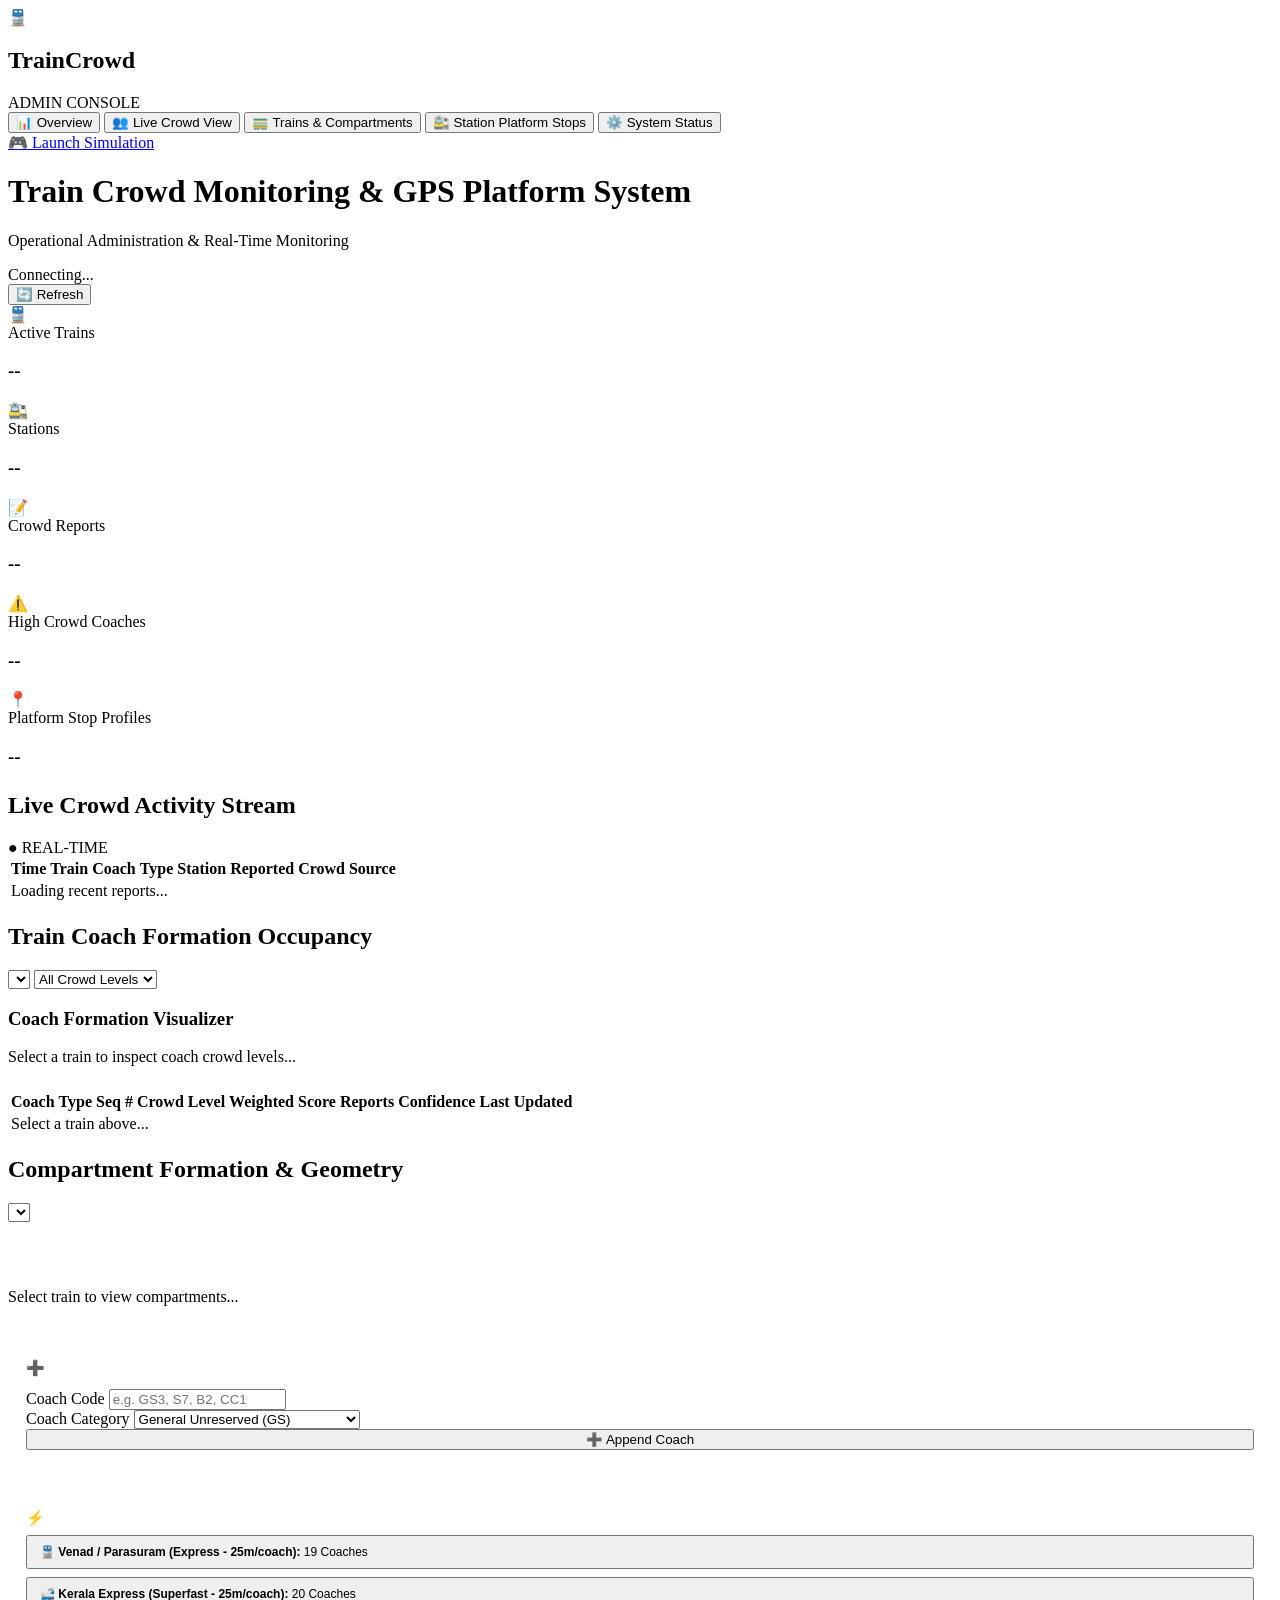
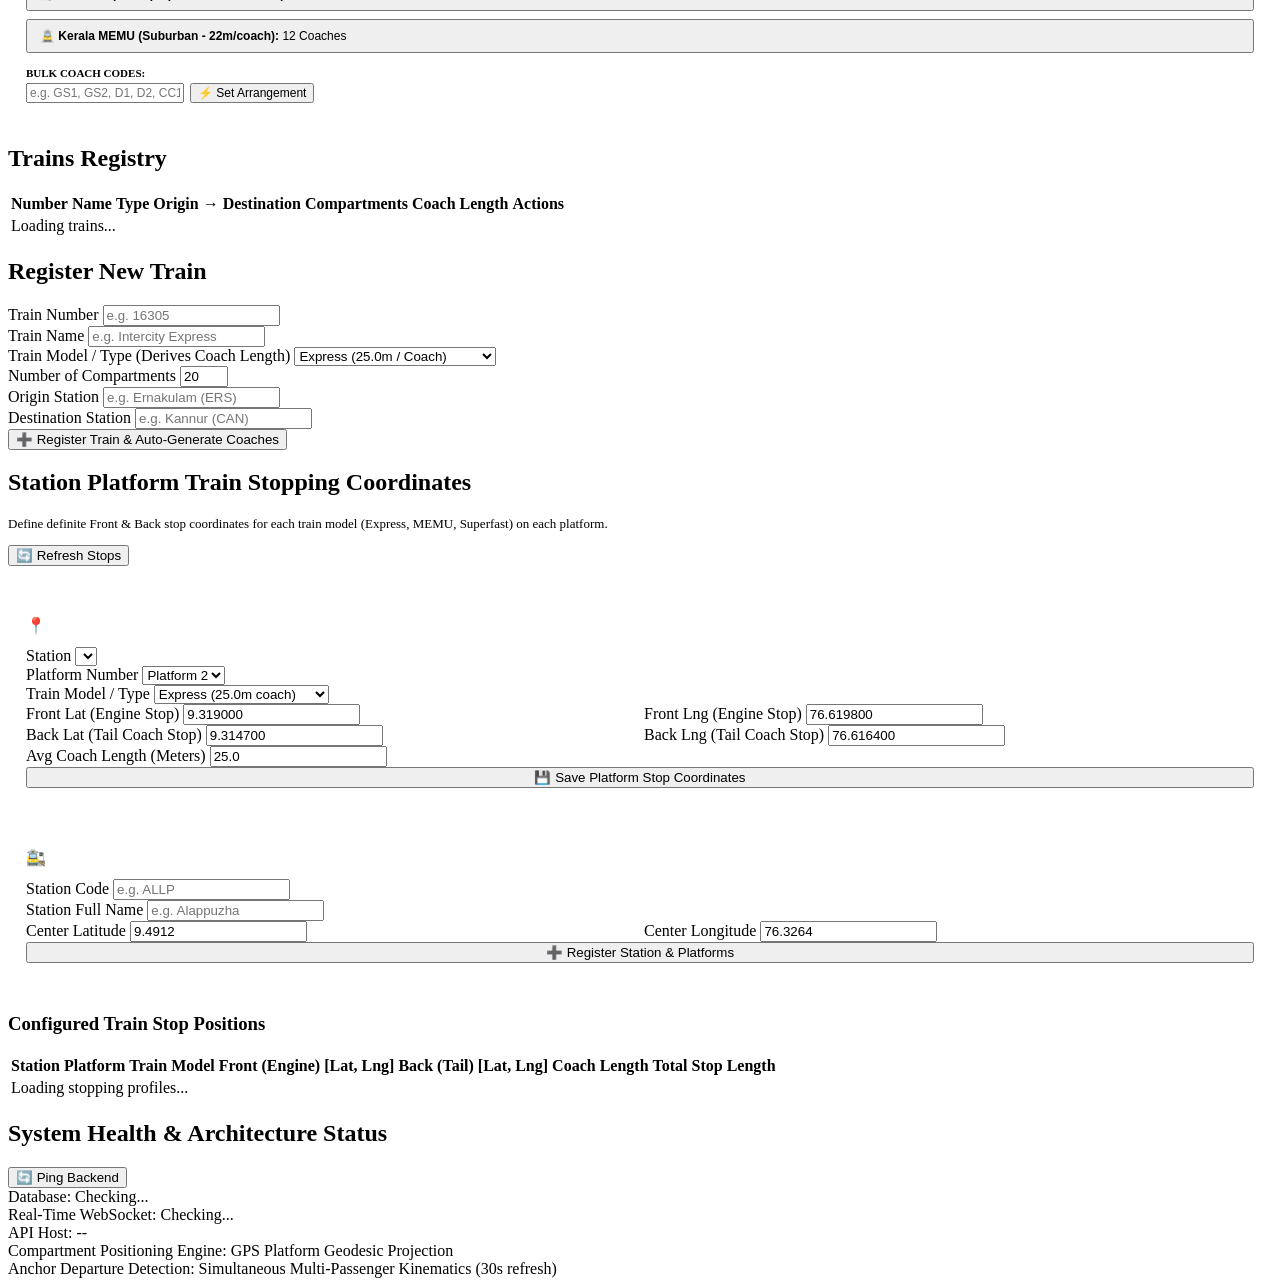
==== admin_dashboard/index.html @ 755011d7 "initial" ====
<!DOCTYPE html>
<html lang="en">
<head>
  <meta charset="UTF-8">
  <base href="/admin/">
  <meta name="viewport" content="width=device-width, initial-scale=1.0">
  <title>Admin Console - Train Crowd & Station Platform Geometry</title>
  <link rel="stylesheet" href="style.css">
  <script src="https://cdn.socket.io/4.7.5/socket.io.min.js"></script>
</head>
<body>
  <div class="app-layout">
    <!-- Sidebar -->
    <aside class="sidebar">
      <div class="brand">
        <div class="brand-icon">🚆</div>
        <div class="brand-text">
          <h2>TrainCrowd</h2>
          <span class="badge-role">ADMIN CONSOLE</span>
        </div>
      </div>
      <nav class="nav-menu">
        <button class="nav-item active" data-tab="overview">
          <span class="icon">📊</span> Overview
        </button>
        <button class="nav-item" data-tab="crowd">
          <span class="icon">👥</span> Live Crowd View
        </button>
        <button class="nav-item" data-tab="trains">
          <span class="icon">🚃</span> Trains & Compartments
        </button>
        <button class="nav-item" data-tab="stations">
          <span class="icon">🚉</span> Station Platform Stops
        </button>
        <button class="nav-item" data-tab="system">
          <span class="icon">⚙️</span> System Status
        </button>
      </nav>
      <div class="sidebar-footer">
        <a href="/simulation/" class="sim-link-btn" target="_blank">
          <span>🎮 Launch Simulation</span>
        </a>
      </div>
    </aside>

    <!-- Main Content Area -->
    <main class="main-content">
      <!-- Top Header -->
      <header class="topbar">
        <div class="header-title">
          <h1>Train Crowd Monitoring & GPS Platform System</h1>
          <p class="subtitle">Operational Administration & Real-Time Monitoring</p>
        </div>
        <div class="topbar-actions">
          <div class="socket-status" id="socketStatus">
            <span class="status-dot"></span>
            <span class="status-label">Connecting...</span>
          </div>
          <button class="btn btn-secondary" id="btnRefresh">🔄 Refresh</button>
        </div>
      </header>

      <!-- TAB 1: OVERVIEW -->
      <section class="tab-pane active" id="pane-overview">
        <div class="kpi-grid">
          <div class="kpi-card">
            <div class="kpi-icon blue">🚆</div>
            <div class="kpi-info">
              <span class="kpi-title">Active Trains</span>
              <h3 class="kpi-value" id="kpiTrains">--</h3>
            </div>
          </div>
          <div class="kpi-card">
            <div class="kpi-icon green">🚉</div>
            <div class="kpi-info">
              <span class="kpi-title">Stations</span>
              <h3 class="kpi-value" id="kpiStations">--</h3>
            </div>
          </div>
          <div class="kpi-card">
            <div class="kpi-icon purple">📝</div>
            <div class="kpi-info">
              <span class="kpi-title">Crowd Reports</span>
              <h3 class="kpi-value" id="kpiReports">--</h3>
            </div>
          </div>
          <div class="kpi-card">
            <div class="kpi-icon red">⚠️</div>
            <div class="kpi-info">
              <span class="kpi-title">High Crowd Coaches</span>
              <h3 class="kpi-value" id="kpiHighCrowd">--</h3>
            </div>
          </div>
          <div class="kpi-card">
            <div class="kpi-icon amber">📍</div>
            <div class="kpi-info">
              <span class="kpi-title">Platform Stop Profiles</span>
              <h3 class="kpi-value" id="kpiStopProfiles">--</h3>
            </div>
          </div>
        </div>

        <!-- Recent Crowd Reports Stream -->
        <div class="panel" style="margin-top: 24px;">
          <div class="panel-header">
            <h2>Live Crowd Activity Stream</h2>
            <span class="badge-live">● REAL-TIME</span>
          </div>
          <div class="table-responsive">
            <table class="data-table">
              <thead>
                <tr>
                  <th>Time</th>
                  <th>Train</th>
                  <th>Coach</th>
                  <th>Type</th>
                  <th>Station</th>
                  <th>Reported Crowd</th>
                  <th>Source</th>
                </tr>
              </thead>
              <tbody id="recentReportsBody">
                <tr><td colspan="7" class="loading">Loading recent reports...</td></tr>
              </tbody>
            </table>
          </div>
        </div>
      </section>

      <!-- TAB 2: LIVE CROWD VIEW -->
      <section class="tab-pane" id="pane-crowd">
        <div class="panel">
          <div class="panel-header">
            <h2>Train Coach Formation Occupancy</h2>
            <div class="filter-controls">
              <select id="crowdTrainSelect" class="form-select"></select>
              <select id="crowdFilterLevel" class="form-select">
                <option value="ALL">All Crowd Levels</option>
                <option value="High">High Crowd Only</option>
                <option value="Medium">Medium Crowd</option>
                <option value="Low">Low Crowd</option>
              </select>
            </div>
          </div>

          <!-- Coach Formation Diagram -->
          <div class="train-formation-visualizer" style="margin-bottom: 24px;">
            <h3>Coach Formation Visualizer</h3>
            <div class="formation-track" id="crowdFormationBlocks">
              <span class="loading">Select a train to inspect coach crowd levels...</span>
            </div>
          </div>

          <!-- Coaches Table -->
          <div class="table-responsive">
            <table class="data-table">
              <thead>
                <tr>
                  <th>Coach</th>
                  <th>Type</th>
                  <th>Seq #</th>
                  <th>Crowd Level</th>
                  <th>Weighted Score</th>
                  <th>Reports</th>
                  <th>Confidence</th>
                  <th>Last Updated</th>
                </tr>
              </thead>
              <tbody id="coachesCrowdBody">
                <tr><td colspan="8" class="loading">Select a train above...</td></tr>
              </tbody>
            </table>
          </div>
        </div>
      </section>

      <!-- TAB 3: TRAINS & COMPARTMENTS -->
      <section class="tab-pane" id="pane-trains">
        <!-- Interactive Formation Editor -->
        <div class="panel">
          <div class="panel-header">
            <h2>Compartment Formation & Geometry</h2>
            <div style="display: flex; gap: 10px; align-items: center;">
              <select id="formationTrainSelect" class="form-select"></select>
            </div>
          </div>

          <div class="formation-editor-box">
            <div style="display: flex; justify-content: space-between; align-items: center; margin-bottom: 12px;">
              <div>
                <h3 id="formationTrainTitle" style="color: #fff; margin-bottom: 4px;">Train Compartment Layout</h3>
                <p id="formationTrainMeta" style="font-size: 13px; color: var(--text-muted);"></p>
              </div>
            </div>

            <!-- Visual Coach Layout -->
            <div class="formation-track" id="formationBlocksTrack" style="margin-bottom: 20px;">
              <span class="loading">Select train to view compartments...</span>
            </div>

            <div class="content-split">
              <!-- Append Coach -->
              <div style="background: var(--bg-card); padding: 18px; border-radius: 10px; border: 1px solid var(--border);">
                <h3 style="font-size: 15px; margin-bottom: 12px; color: #fff;">➕ Add Coach to Formation</h3>
                <form id="addCoachForm">
                  <div class="form-group">
                    <label>Coach Code</label>
                    <input type="text" id="newCoachCode" placeholder="e.g. GS3, S7, B2, CC1" required class="form-input">
                  </div>
                  <div class="form-group">
                    <label>Coach Category</label>
                    <select id="newCoachType" class="form-select">
                      <option value="General Second (Unreserved)">General Unreserved (GS)</option>
                      <option value="Second Sitting (2S Reserved)">Second Sitting (2S)</option>
                      <option value="AC Chair Car">AC Chair Car (CC)</option>
                      <option value="Sleeper Class (SL)">Sleeper Class (SL)</option>
                      <option value="AC 3 Tier (3A)">AC 3 Tier (3A)</option>
                      <option value="AC 2 Tier (2A)">AC 2 Tier (2A)</option>
                      <option value="Guard & Luggage Van">Guard & Luggage Van (SLR/EOG)</option>
                    </select>
                  </div>
                  <button type="submit" class="btn btn-primary" style="width: 100%;">➕ Append Coach</button>
                </form>
                <div id="addCoachMsg" class="form-msg" style="margin-top: 8px;"></div>
              </div>

              <!-- Presets & Bulk Setup -->
              <div style="background: var(--bg-card); padding: 18px; border-radius: 10px; border: 1px solid var(--border);">
                <h3 style="font-size: 15px; margin-bottom: 8px; color: #fff;">⚡ Rake Composition Presets</h3>
                <div style="display: flex; flex-direction: column; gap: 8px; margin-bottom: 14px;">
                  <button class="btn btn-secondary" onclick="applyPresetTemplate('day_intercity')" style="justify-content: flex-start; text-align: left; padding: 8px 12px; font-size: 12px;">
                    🚆 <strong>Venad / Parasuram (Express - 25m/coach):</strong> 19 Coaches
                  </button>
                  <button class="btn btn-secondary" onclick="applyPresetTemplate('superfast')" style="justify-content: flex-start; text-align: left; padding: 8px 12px; font-size: 12px;">
                    🚅 <strong>Kerala Express (Superfast - 25m/coach):</strong> 20 Coaches
                  </button>
                  <button class="btn btn-secondary" onclick="applyPresetTemplate('memu')" style="justify-content: flex-start; text-align: left; padding: 8px 12px; font-size: 12px;">
                    🚊 <strong>Kerala MEMU (Suburban - 22m/coach):</strong> 12 Coaches
                  </button>
                </div>
                <div>
                  <label style="font-size: 11px; font-weight: 700; color: var(--accent-cyan); display: block; margin-bottom: 4px;">BULK COACH CODES:</label>
                  <div style="display: flex; gap: 6px;">
                    <input type="text" id="bulkCoachesInput" placeholder="e.g. GS1, GS2, D1, D2, CC1, GS3" class="form-input" style="font-size: 12px;">
                    <button class="btn btn-primary" onclick="applyBulkCoaches()" style="font-size: 12px; white-space: nowrap;">⚡ Set Arrangement</button>
                  </div>
                </div>
              </div>
            </div>
          </div>
        </div>

        <!-- Trains Registry & Register Train Form -->
        <div class="content-split" style="margin-top: 24px;">
          <div class="panel">
            <div class="panel-header">
              <h2>Trains Registry</h2>
            </div>
            <div class="table-responsive">
              <table class="data-table">
                <thead>
                  <tr>
                    <th>Number</th>
                    <th>Name</th>
                    <th>Type</th>
                    <th>Origin → Destination</th>
                    <th>Compartments</th>
                    <th>Coach Length</th>
                    <th>Actions</th>
                  </tr>
                </thead>
                <tbody id="trainsManagementBody">
                  <tr><td colspan="7" class="loading">Loading trains...</td></tr>
                </tbody>
              </table>
            </div>
          </div>

          <div class="panel">
            <div class="panel-header">
              <h2>Register New Train</h2>
            </div>
            <form id="addTrainForm" class="admin-form">
              <div class="form-group">
                <label>Train Number</label>
                <input type="text" id="trainNumber" placeholder="e.g. 16305" required class="form-input">
              </div>
              <div class="form-group">
                <label>Train Name</label>
                <input type="text" id="trainName" placeholder="e.g. Intercity Express" required class="form-input">
              </div>
              <div class="form-group">
                <label>Train Model / Type (Derives Coach Length)</label>
                <select id="trainModelType" class="form-select">
                  <option value="Express">Express (25.0m / Coach)</option>
                  <option value="Superfast">Superfast (25.0m / Coach)</option>
                  <option value="MEMU">MEMU (22.0m / Coach)</option>
                  <option value="Passenger">Passenger (24.0m / Coach)</option>
                  <option value="Vande Bharat">Vande Bharat (23.5m / Coach)</option>
                </select>
              </div>
              <div class="form-group">
                <label>Number of Compartments</label>
                <input type="number" id="trainCompartmentsCount" value="20" min="4" max="26" class="form-input">
              </div>
              <div class="form-group">
                <label>Origin Station</label>
                <input type="text" id="trainOrigin" placeholder="e.g. Ernakulam (ERS)" required class="form-input">
              </div>
              <div class="form-group">
                <label>Destination Station</label>
                <input type="text" id="trainDestination" placeholder="e.g. Kannur (CAN)" required class="form-input">
              </div>
              <button type="submit" class="btn btn-primary">➕ Register Train & Auto-Generate Coaches</button>
              <div id="addTrainMsg" class="form-msg"></div>
            </form>
          </div>
        </div>
      </section>

      <!-- TAB 4: STATIONS & PLATFORM TRAIN STOPPING GEOMETRY -->
      <section class="tab-pane" id="pane-stations">
        <div class="panel">
          <div class="panel-header">
            <div>
              <h2>Station Platform Train Stopping Coordinates</h2>
              <p style="font-size: 13px; color: var(--text-muted); margin-top: 4px;">
                Define definite Front & Back stop coordinates for each train model (Express, MEMU, Superfast) on each platform.
              </p>
            </div>
            <button class="btn btn-secondary" onclick="loadStationsTab()">🔄 Refresh Stops</button>
          </div>

          <div class="content-split" style="margin-top: 16px;">
            <!-- Configure Platform Stop Form -->
            <div style="background: var(--bg-card); padding: 18px; border-radius: 10px; border: 1px solid var(--border);">
              <h3 style="font-size: 16px; margin-bottom: 12px; color: #fff;">📍 Add / Update Platform Train Stop</h3>
              <form id="addStopCoordsForm">
                <div class="form-group">
                  <label>Station</label>
                  <select id="stopStationSelect" class="form-select"></select>
                </div>
                <div class="form-group">
                  <label>Platform Number</label>
                  <select id="stopPlatformNumber" class="form-select">
                    <option value="1">Platform 1</option>
                    <option value="2" selected>Platform 2</option>
                    <option value="3">Platform 3</option>
                    <option value="4">Platform 4</option>
                  </select>
                </div>
                <div class="form-group">
                  <label>Train Model / Type</label>
                  <select id="stopTrainType" class="form-select">
                    <option value="Express">Express (25.0m coach)</option>
                    <option value="MEMU">MEMU (22.0m coach)</option>
                    <option value="Superfast">Superfast (25.0m coach)</option>
                    <option value="Passenger">Passenger (24.0m coach)</option>
                  </select>
                </div>
                <div style="display: grid; grid-template-columns: 1fr 1fr; gap: 8px;">
                  <div class="form-group">
                    <label>Front Lat (Engine Stop)</label>
                    <input type="number" step="0.000001" id="stopFrontLat" value="9.319000" class="form-input" required>
                  </div>
                  <div class="form-group">
                    <label>Front Lng (Engine Stop)</label>
                    <input type="number" step="0.000001" id="stopFrontLng" value="76.619800" class="form-input" required>
                  </div>
                </div>
                <div style="display: grid; grid-template-columns: 1fr 1fr; gap: 8px;">
                  <div class="form-group">
                    <label>Back Lat (Tail Coach Stop)</label>
                    <input type="number" step="0.000001" id="stopBackLat" value="9.314700" class="form-input" required>
                  </div>
                  <div class="form-group">
                    <label>Back Lng (Tail Coach Stop)</label>
                    <input type="number" step="0.000001" id="stopBackLng" value="76.616400" class="form-input" required>
                  </div>
                </div>
                <div class="form-group">
                  <label>Avg Coach Length (Meters)</label>
                  <input type="number" step="0.1" id="stopCoachLength" value="25.0" class="form-input" required>
                </div>
                <button type="submit" class="btn btn-primary" style="width: 100%;">💾 Save Platform Stop Coordinates</button>
                <div id="addStopMsg" class="form-msg" style="margin-top: 8px;"></div>
              </form>
            </div>

            <!-- Register New Station Form -->
            <div style="background: var(--bg-card); padding: 18px; border-radius: 10px; border: 1px solid var(--border);">
              <h3 style="font-size: 16px; margin-bottom: 12px; color: #fff;">🚉 Register New Station</h3>
              <form id="addStationForm">
                <div class="form-group">
                  <label>Station Code</label>
                  <input type="text" id="newStationCode" placeholder="e.g. ALLP" required class="form-input">
                </div>
                <div class="form-group">
                  <label>Station Full Name</label>
                  <input type="text" id="newStationName" placeholder="e.g. Alappuzha" required class="form-input">
                </div>
                <div style="display: grid; grid-template-columns: 1fr 1fr; gap: 8px;">
                  <div class="form-group">
                    <label>Center Latitude</label>
                    <input type="number" step="0.0001" id="newStationLat" value="9.4912" class="form-input" required>
                  </div>
                  <div class="form-group">
                    <label>Center Longitude</label>
                    <input type="number" step="0.0001" id="newStationLng" value="76.3264" class="form-input" required>
                  </div>
                </div>
                <button type="submit" class="btn btn-primary" style="width: 100%;">➕ Register Station & Platforms</button>
                <div id="addStationMsg" class="form-msg" style="margin-top: 8px;"></div>
              </form>
            </div>
          </div>

          <!-- Stops Coordinates Table -->
          <div style="margin-top: 24px;">
            <h3>Configured Train Stop Positions</h3>
            <div class="table-responsive" style="margin-top: 10px;">
              <table class="data-table">
                <thead>
                  <tr>
                    <th>Station</th>
                    <th>Platform</th>
                    <th>Train Model</th>
                    <th>Front (Engine) [Lat, Lng]</th>
                    <th>Back (Tail) [Lat, Lng]</th>
                    <th>Coach Length</th>
                    <th>Total Stop Length</th>
                  </tr>
                </thead>
                <tbody id="stopsTableBody">
                  <tr><td colspan="7" class="loading">Loading stopping profiles...</td></tr>
                </tbody>
              </table>
            </div>
          </div>
        </div>
      </section>

      <!-- TAB 5: SYSTEM STATUS -->
      <section class="tab-pane" id="pane-system">
        <div class="panel">
          <div class="panel-header">
            <h2>System Health & Architecture Status</h2>
            <button class="btn btn-secondary" onclick="checkSystemHealth()">🔄 Ping Backend</button>
          </div>
          <div class="status-grid">
            <div class="status-row">
              <span class="status-lbl">Database:</span>
              <span class="status-val text-green" id="sysDbStatus">Checking...</span>
            </div>
            <div class="status-row">
              <span class="status-lbl">Real-Time WebSocket:</span>
              <span class="status-val text-green" id="sysSocketStatus">Checking...</span>
            </div>
            <div class="status-row">
              <span class="status-lbl">API Host:</span>
              <span class="status-val" id="sysApiHost">--</span>
            </div>
            <div class="status-row">
              <span class="status-lbl">Compartment Positioning Engine:</span>
              <span class="status-val text-green">GPS Platform Geodesic Projection</span>
            </div>
            <div class="status-row">
              <span class="status-lbl">Anchor Departure Detection:</span>
              <span class="status-val text-green">Simultaneous Multi-Passenger Kinematics (30s refresh)</span>
            </div>
          </div>
        </div>
      </section>
    </main>
  </div>

  <script src="script.js"></script>
</body>
</html>
---- admin_dashboard/style.css ----
/* Modern Railway Transit Admin Theme */
:root {
  --bg-dark: #0f172a;
  --bg-sidebar: #1e1b4b;
  --bg-panel: #1e293b;
  --bg-card: #273549;
  --text-main: #f8fafc;
  --text-muted: #94a3b8;
  --primary: #4f46e5;
  --primary-hover: #4338ca;
  --accent-cyan: #38bdf8;
  --green: #22c55e;
  --amber: #f59e0b;
  --red: #ef4444;
  --gray: #64748b;
  --border: #334155;
  --radius: 12px;
  --transition: all 0.2s ease-in-out;
}

* {
  box-sizing: border-box;
  margin: 0;
  padding: 0;
  font-family: -apple-system, BlinkMacSystemFont, "Segoe UI", Roboto, Oxygen, Ubuntu, Cantarell, sans-serif;
}

body {
  background-color: var(--bg-dark);
  color: var(--text-main);
  min-height: 100vh;
}

.app-layout {
  display: flex;
  min-height: 100vh;
}

/* Sidebar */
.sidebar {
  width: 260px;
  background: linear-gradient(180deg, #1e1b4b 0%, #0f172a 100%);
  border-right: 1px solid var(--border);
  display: flex;
  flex-direction: column;
  padding: 24px 16px;
}

.brand {
  display: flex;
  align-items: center;
  gap: 12px;
  margin-bottom: 32px;
  padding-left: 8px;
}

.brand-icon {
  font-size: 28px;
}

.brand-text h2 {
  font-size: 20px;
  font-weight: 700;
  letter-spacing: -0.5px;
  color: #fff;
}

.badge-role {
  font-size: 10px;
  letter-spacing: 1px;
  font-weight: 700;
  color: var(--accent-cyan);
  background: rgba(56, 189, 248, 0.15);
  padding: 2px 6px;
  border-radius: 4px;
}

.nav-menu {
  display: flex;
  flex-direction: column;
  gap: 8px;
  flex: 1;
}

.nav-item {
  display: flex;
  align-items: center;
  gap: 12px;
  padding: 12px 16px;
  background: transparent;
  border: none;
  border-radius: var(--radius);
  color: var(--text-muted);
  font-size: 14px;
  font-weight: 500;
  cursor: pointer;
  transition: var(--transition);
  text-align: left;
}

.nav-item:hover {
  background: rgba(255, 255, 255, 0.06);
  color: var(--text-main);
}

.nav-item.active {
  background: var(--primary);
  color: #fff;
  font-weight: 600;
  box-shadow: 0 4px 12px rgba(79, 70, 229, 0.35);
}

.sidebar-footer {
  padding-top: 16px;
  border-top: 1px solid var(--border);
}

.sim-link-btn {
  display: block;
  text-align: center;
  padding: 12px;
  border-radius: var(--radius);
  background: rgba(245, 158, 11, 0.15);
  border: 1px solid rgba(245, 158, 11, 0.4);
  color: #fbbf24;
  text-decoration: none;
  font-weight: 600;
  font-size: 13px;
  transition: var(--transition);
}

.sim-link-btn:hover {
  background: rgba(245, 158, 11, 0.25);
  transform: translateY(-2px);
}

/* Main Content */
.main-content {
  flex: 1;
  padding: 28px 36px;
  overflow-y: auto;
}

.topbar {
  display: flex;
  justify-content: space-between;
  align-items: center;
  margin-bottom: 28px;
  border-bottom: 1px solid var(--border);
  padding-bottom: 20px;
}

.header-title h1 {
  font-size: 24px;
  font-weight: 700;
}

.subtitle {
  color: var(--text-muted);
  font-size: 14px;
  margin-top: 4px;
}

.topbar-actions {
  display: flex;
  align-items: center;
  gap: 16px;
}

.socket-status {
  display: flex;
  align-items: center;
  gap: 8px;
  padding: 8px 14px;
  background: var(--bg-panel);
  border: 1px solid var(--border);
  border-radius: 20px;
  font-size: 13px;
}

.status-dot {
  width: 10px;
  height: 10px;
  border-radius: 50%;
  background: var(--gray);
}

.socket-status.connected .status-dot {
  background: var(--green);
  box-shadow: 0 0 8px var(--green);
}

.socket-status.disconnected .status-dot {
  background: var(--red);
}

/* Tab Panes */
.tab-pane {
  display: none;
}

.tab-pane.active {
  display: block;
}

/* KPI Grid */
.kpi-grid {
  display: grid;
  grid-template-columns: repeat(auto-fit, minmax(180px, 1fr));
  gap: 16px;
  margin-bottom: 28px;
}

.kpi-card {
  background: var(--bg-panel);
  border: 1px solid var(--border);
  border-radius: var(--radius);
  padding: 20px;
  display: flex;
  align-items: center;
  gap: 16px;
  transition: var(--transition);
}

.kpi-card:hover {
  transform: translateY(-2px);
  border-color: #475569;
}

.kpi-icon {
  width: 48px;
  height: 48px;
  border-radius: 12px;
  display: flex;
  align-items: center;
  justify-content: center;
  font-size: 24px;
}

.kpi-icon.blue { background: rgba(56, 189, 248, 0.15); color: var(--accent-cyan); }
.kpi-icon.green { background: rgba(34, 197, 94, 0.15); color: var(--green); }
.kpi-icon.purple { background: rgba(168, 85, 247, 0.15); color: #c084fc; }
.kpi-icon.red { background: rgba(239, 68, 68, 0.15); color: var(--red); }
.kpi-icon.amber { background: rgba(245, 158, 11, 0.15); color: var(--amber); }

.kpi-title {
  font-size: 13px;
  color: var(--text-muted);
}

.kpi-value {
  font-size: 24px;
  font-weight: 700;
  margin-top: 4px;
}

/* Panels */
.panel {
  background: var(--bg-panel);
  border: 1px solid var(--border);
  border-radius: var(--radius);
  padding: 24px;
  margin-bottom: 24px;
}

.panel-header {
  display: flex;
  justify-content: space-between;
  align-items: center;
  margin-bottom: 20px;
}

.panel-header h2 {
  font-size: 18px;
  font-weight: 600;
}

.live-tag {
  background: rgba(239, 68, 68, 0.2);
  color: #f87171;
  border: 1px solid rgba(239, 68, 68, 0.3);
  padding: 4px 10px;
  border-radius: 20px;
  font-size: 11px;
  font-weight: 700;
  letter-spacing: 0.5px;
  animation: pulse 2s infinite;
}

@keyframes pulse {
  0%, 100% { opacity: 1; }
  50% { opacity: 0.5; }
}

.content-split {
  display: grid;
  grid-template-columns: 2fr 1fr;
  gap: 24px;
}

@media (max-width: 1024px) {
  .content-split {
    grid-template-columns: 1fr;
  }
}

/* Tables */
.table-responsive {
  overflow-x: auto;
}

.data-table {
  width: 100%;
  border-collapse: collapse;
  font-size: 14px;
}

.data-table th {
  background: rgba(15, 23, 42, 0.6);
  color: var(--text-muted);
  text-align: left;
  padding: 12px 16px;
  font-weight: 600;
  border-bottom: 1px solid var(--border);
}

.data-table td {
  padding: 14px 16px;
  border-bottom: 1px solid rgba(51, 65, 85, 0.6);
  color: #cbd5e1;
}

.data-table tr:hover td {
  background: rgba(255, 255, 255, 0.02);
}

/* Badges */
.badge-crowd {
  display: inline-flex;
  align-items: center;
  gap: 6px;
  padding: 4px 12px;
  border-radius: 16px;
  font-size: 12px;
  font-weight: 700;
}

.badge-crowd.Low { background: rgba(34, 197, 94, 0.2); color: #4ade80; border: 1px solid rgba(34, 197, 94, 0.3); }
.badge-crowd.Medium { background: rgba(245, 158, 11, 0.2); color: #fbbf24; border: 1px solid rgba(245, 158, 11, 0.3); }
.badge-crowd.High { background: rgba(239, 68, 68, 0.2); color: #f87171; border: 1px solid rgba(239, 68, 68, 0.3); }
.badge-crowd.Unknown { background: rgba(100, 116, 139, 0.2); color: #94a3b8; border: 1px solid rgba(100, 116, 139, 0.3); }

.tag-general {
  background: rgba(79, 70, 229, 0.2);
  color: #a5b4fc;
  padding: 3px 8px;
  border-radius: 6px;
  font-size: 11px;
  font-weight: 600;
}

.badge-source {
  font-size: 11px;
  font-weight: 600;
  padding: 2px 6px;
  border-radius: 4px;
}

.badge-source.user { background: rgba(56, 189, 248, 0.2); color: #38bdf8; }
.badge-source.sim { background: rgba(245, 158, 11, 0.2); color: #fbbf24; }

/* Forms & Buttons */
.form-input, .form-select {
  width: 100%;
  background: var(--bg-card);
  border: 1px solid var(--border);
  color: #fff;
  padding: 10px 14px;
  border-radius: 8px;
  font-size: 14px;
  margin-top: 6px;
}

.form-group {
  margin-bottom: 16px;
}

.form-group label {
  font-size: 13px;
  color: var(--text-muted);
  font-weight: 500;
}

.btn {
  padding: 10px 18px;
  border-radius: 8px;
  font-size: 14px;
  font-weight: 600;
  cursor: pointer;
  border: none;
  transition: var(--transition);
}

.btn-primary {
  background: var(--primary);
  color: #fff;
}

.btn-primary:hover {
  background: var(--primary-hover);
}

.btn-secondary {
  background: var(--bg-card);
  border: 1px solid var(--border);
  color: var(--text-main);
}

.btn-secondary:hover {
  background: rgba(255, 255, 255, 0.08);
}

.btn-danger-sm {
  background: rgba(239, 68, 68, 0.2);
  border: 1px solid rgba(239, 68, 68, 0.4);
  color: #f87171;
  padding: 4px 10px;
  border-radius: 6px;
  cursor: pointer;
  font-size: 12px;
}

.btn-danger-sm:hover {
  background: rgba(239, 68, 68, 0.35);
}

/* Prediction UI */
.disclaimer-banner {
  background: rgba(245, 158, 11, 0.1);
  border-left: 4px solid var(--amber);
  padding: 12px 16px;
  border-radius: 4px;
  font-size: 13px;
  color: #fde68a;
  margin-bottom: 20px;
}

.prediction-tester {
  display: grid;
  grid-template-columns: 1fr 1fr;
  gap: 24px;
}

@media (max-width: 900px) {
  .prediction-tester {
    grid-template-columns: 1fr;
  }
}

.pred-result-card {
  background: var(--bg-card);
  border: 1px solid var(--border);
  border-radius: var(--radius);
  padding: 20px;
}

.pred-header {
  display: flex;
  justify-content: space-between;
  align-items: center;
  margin-bottom: 16px;
}

.pred-confidence-bar {
  margin-bottom: 18px;
}

.conf-label {
  display: flex;
  justify-content: space-between;
  font-size: 13px;
  margin-bottom: 6px;
  color: var(--text-muted);
}

.progress-track {
  background: rgba(15, 23, 42, 0.6);
  height: 8px;
  border-radius: 4px;
  overflow: hidden;
}

.progress-fill {
  background: linear-gradient(90deg, var(--primary) 0%, var(--accent-cyan) 100%);
  height: 100%;
  transition: width 0.4s ease;
}

.pred-factors h4 {
  font-size: 13px;
  color: var(--text-muted);
  margin-bottom: 8px;
}

.pred-factors ul {
  padding-left: 20px;
  font-size: 13px;
  color: #cbd5e1;
  line-height: 1.6;
}

/* System Status */
.system-status-grid {
  display: grid;
  grid-template-columns: repeat(auto-fit, minmax(220px, 1fr));
  gap: 16px;
}

.status-card {
  background: var(--bg-card);
  border: 1px solid var(--border);
  border-radius: var(--radius);
  padding: 20px;
}

.status-card h4 {
  font-size: 13px;
  color: var(--text-muted);
  margin-bottom: 8px;
}

.status-val {
  font-size: 16px;
  font-weight: 700;
  margin-bottom: 4px;
}

.status-sub {
  font-size: 12px;
  color: #64748b;
}

.text-green { color: var(--green); }
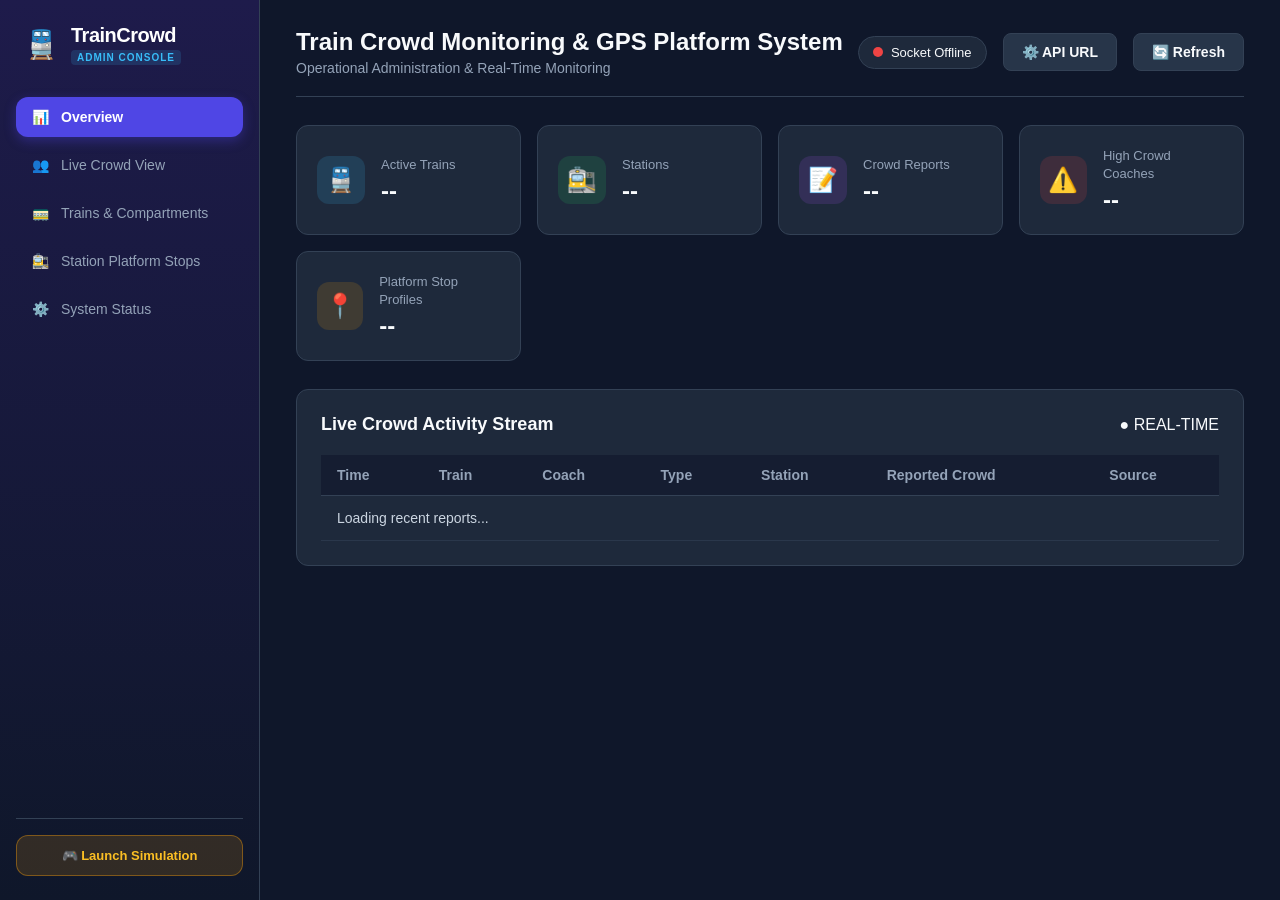
==== commit ae3d33fe: "Configure Vercel hosting for admin dashboard and dynamic backend URL" ====
--- a/admin_dashboard/index.html
+++ b/admin_dashboard/index.html
@@ -2,7 +2,6 @@
 <html lang="en">
 <head>
   <meta charset="UTF-8">
-  <base href="/admin/">
   <meta name="viewport" content="width=device-width, initial-scale=1.0">
   <title>Admin Console - Train Crowd & Station Platform Geometry</title>
   <link rel="stylesheet" href="style.css">
@@ -56,6 +55,7 @@
             <span class="status-dot"></span>
             <span class="status-label">Connecting...</span>
           </div>
+          <button class="btn btn-secondary" id="btnServerUrl" title="Configure Backend API Server URL">⚙️ API URL</button>
           <button class="btn btn-secondary" id="btnRefresh">🔄 Refresh</button>
         </div>
       </header>
